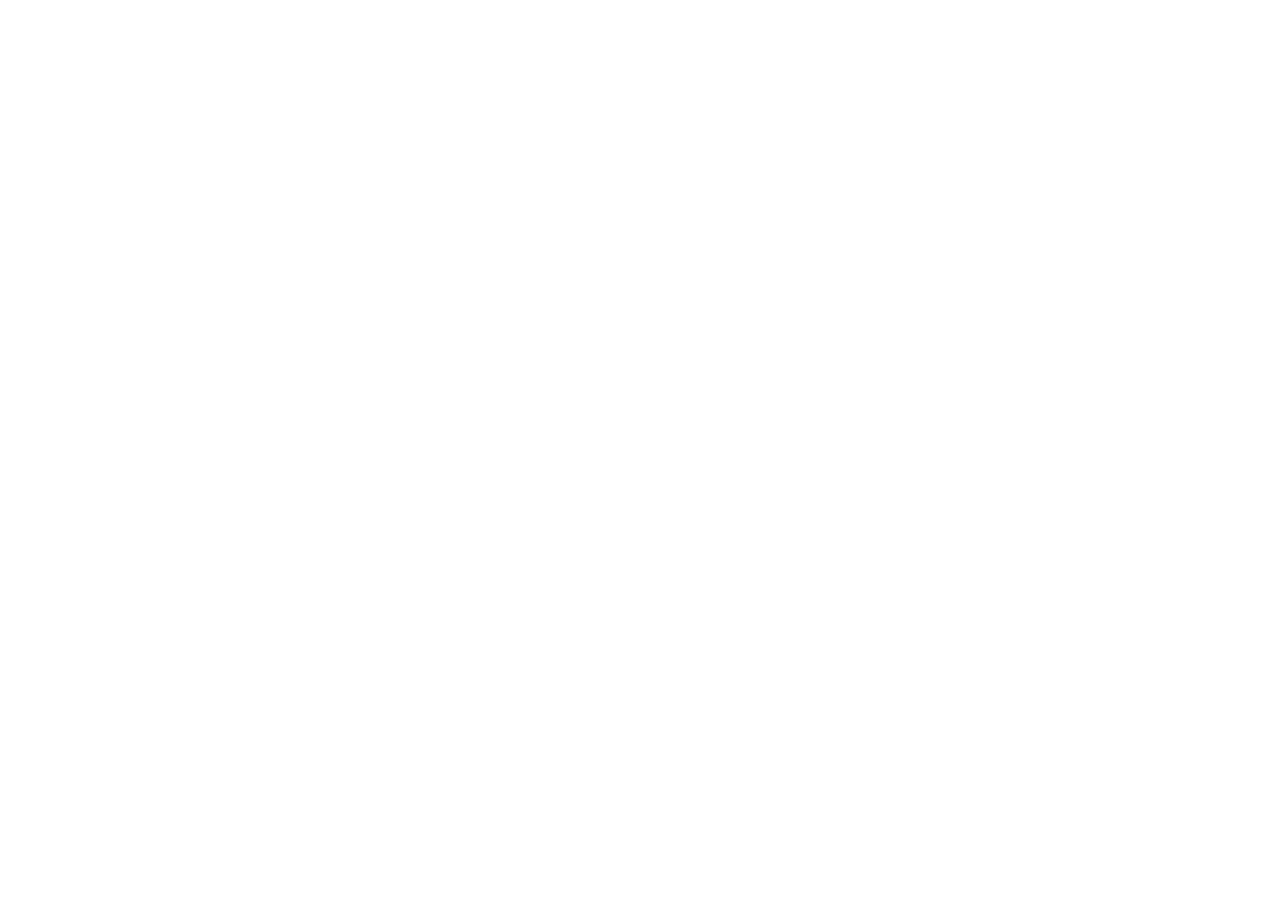
==== index.html @ 452b7cd0 "Release 1 finished, all game logic built" ====
<!DOCTYPE html>
<html lang="en">
<head>
  <!--
    normalize.css removes cross-browser differences in defaults, e.g.,
    differences in how form elements appear between Firefox and IE
    See: http://necolas.github.com/normalize.css/
  -->
  <link rel="stylesheet" href="/css/normalize.css">
  <!--
    application.css is where you put your styles
  -->
  <link rel="stylesheet" href="/css/application.css">

  <script src="//ajax.googleapis.com/ajax/libs/jquery/1.9.1/jquery.min.js"></script>
  <script src="js/mousetrap.js"></script>
  <script src="js/underscore.js"></script>
  <script src="js/utilities.js"></script>
  <script src="js/game.js"></script>
  <script src="js/application.js"></script>

  <title>256!</title>
</head>
<body>

</body>
</html>
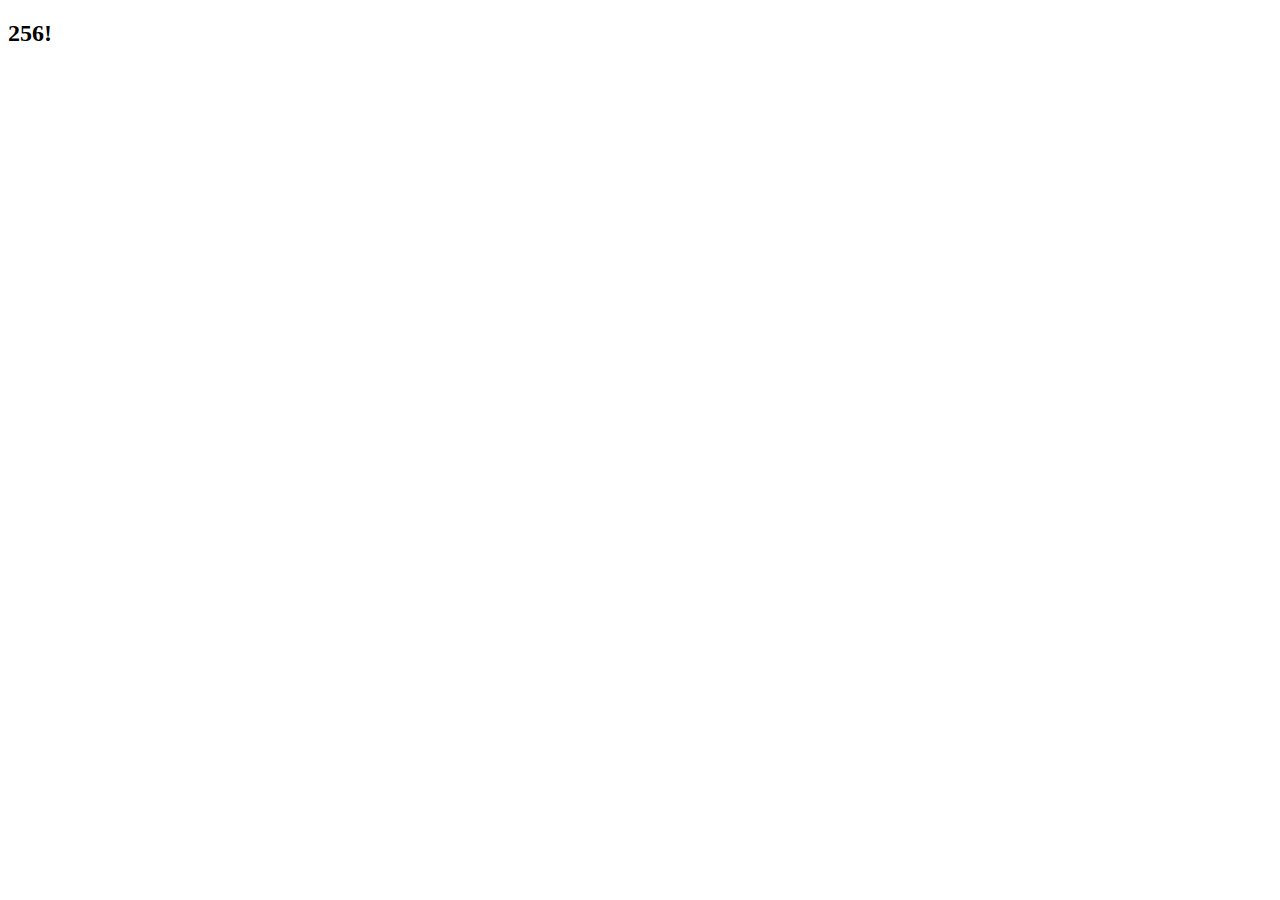
==== commit 4627be25: "Added controller and view" ====
--- a/index.html
+++ b/index.html
@@ -6,13 +6,11 @@
     differences in how form elements appear between Firefox and IE
     See: http://necolas.github.com/normalize.css/
   -->
-  <link rel="stylesheet" href="/css/normalize.css">
   <!--
     application.css is where you put your styles
   -->
-  <link rel="stylesheet" href="/css/application.css">
 
-  <script src="//ajax.googleapis.com/ajax/libs/jquery/1.9.1/jquery.min.js"></script>
+  <script src="http://ajax.googleapis.com/ajax/libs/jquery/1.9.1/jquery.min.js"></script>
   <script src="js/mousetrap.js"></script>
   <script src="js/underscore.js"></script>
   <script src="js/utilities.js"></script>
@@ -22,6 +20,7 @@
   <title>256!</title>
 </head>
 <body>
-
+  <h2>256!</h2>
+  <div id="container"></div>
 </body>
 </html>
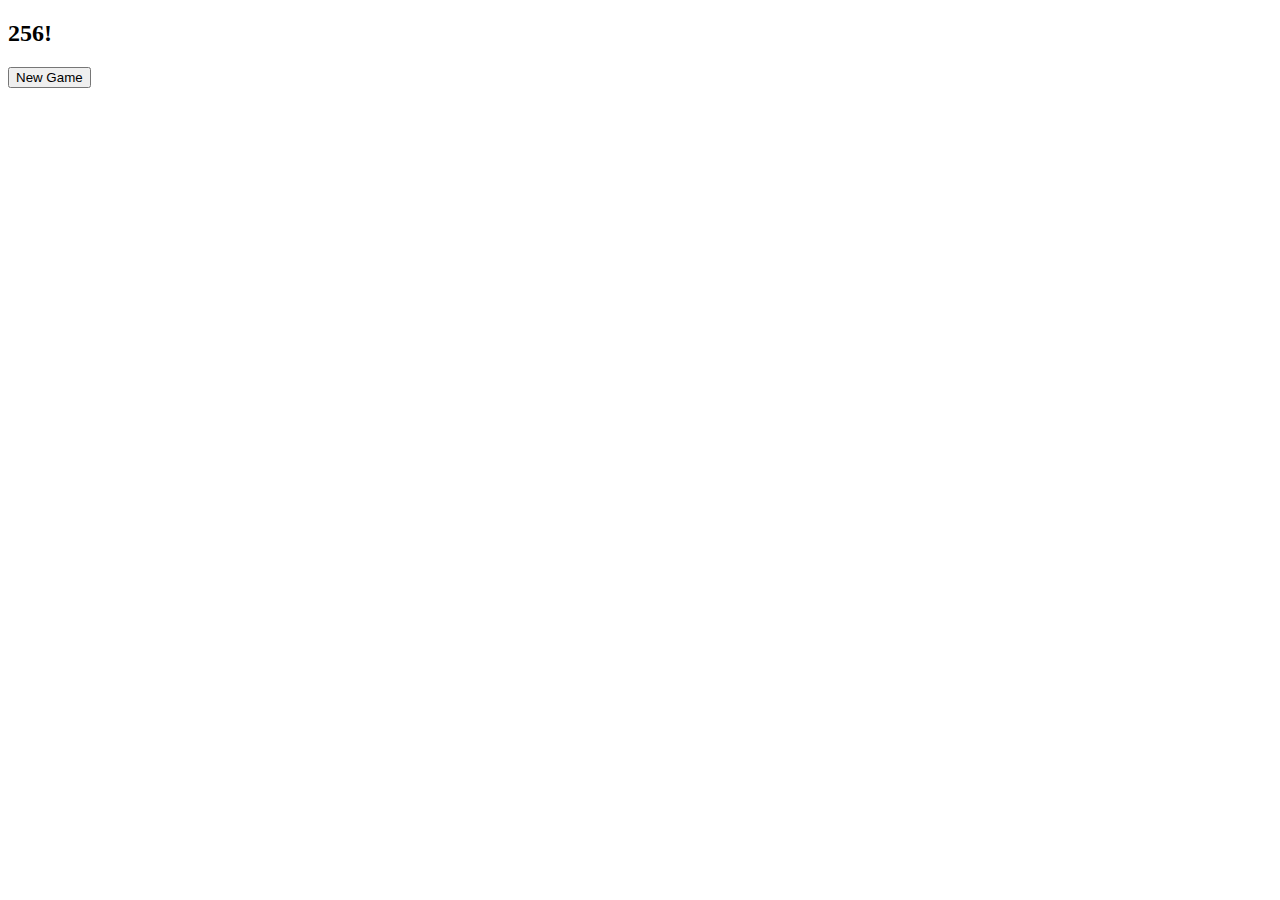
==== commit 9e715456: "Finished all releases" ====
--- a/index.html
+++ b/index.html
@@ -12,15 +12,20 @@
 
   <script src="http://ajax.googleapis.com/ajax/libs/jquery/1.9.1/jquery.min.js"></script>
   <script src="js/mousetrap.js"></script>
+  <script src="js/hammer.min.js"></script>
   <script src="js/underscore.js"></script>
   <script src="js/utilities.js"></script>
   <script src="js/game.js"></script>
+  <script src="js/gameView.js"></script>
+  <script src="js/twoFiftySix.js"></script>
   <script src="js/application.js"></script>
 
   <title>256!</title>
 </head>
 <body>
   <h2>256!</h2>
+  <p id="score"></p>
+  <button id="reset">New Game</button>
   <div id="container"></div>
 </body>
 </html>
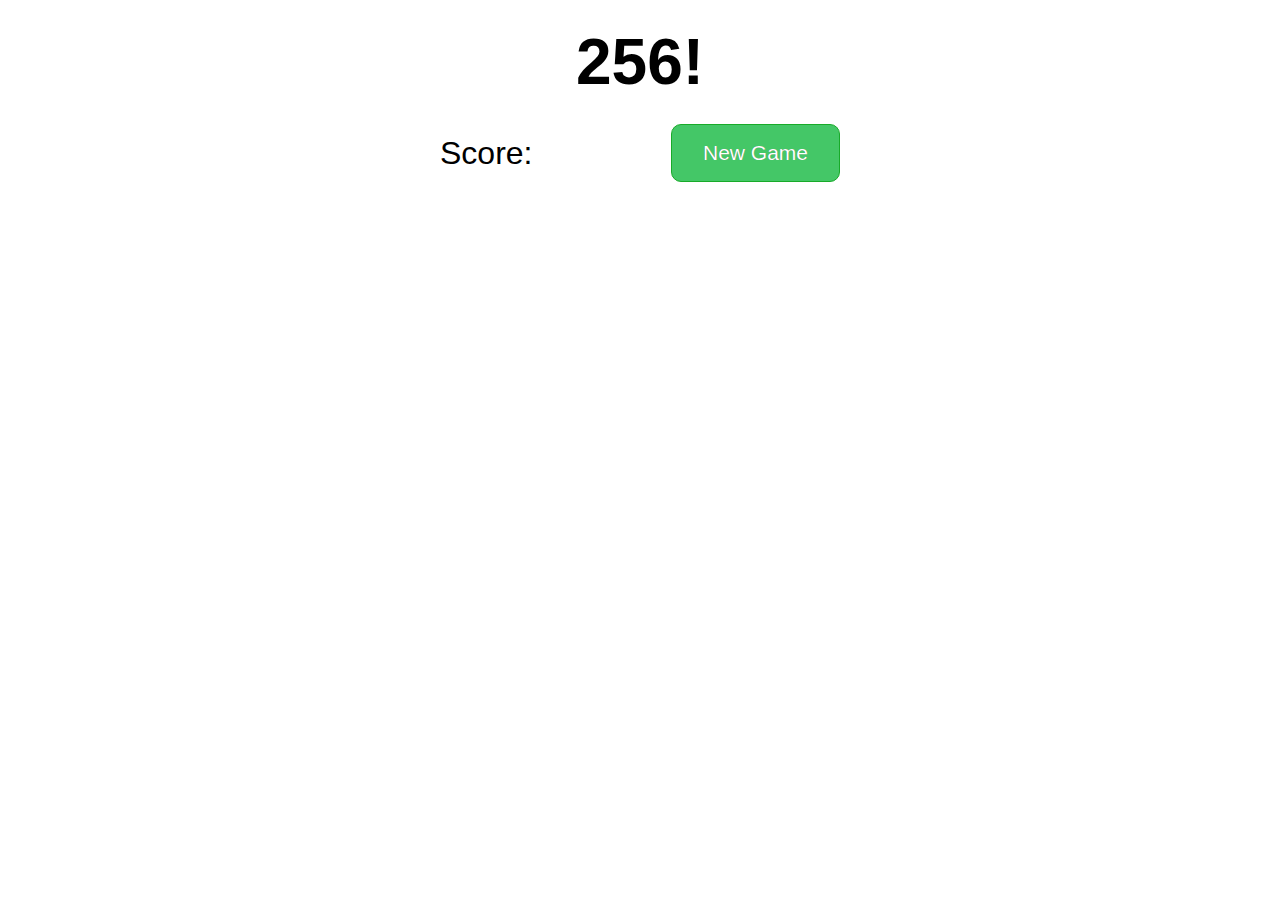
==== commit ae2c2337: "Added styling" ====
--- a/index.html
+++ b/index.html
@@ -1,14 +1,8 @@
 <!DOCTYPE html>
 <html lang="en">
 <head>
-  <!--
-    normalize.css removes cross-browser differences in defaults, e.g.,
-    differences in how form elements appear between Firefox and IE
-    See: http://necolas.github.com/normalize.css/
-  -->
-  <!--
-    application.css is where you put your styles
-  -->
+  <link rel="stylesheet" type="text/css" href="css/normalize.css">
+  <link rel="stylesheet" type="text/css" href="css/application.css">
 
   <script src="http://ajax.googleapis.com/ajax/libs/jquery/1.9.1/jquery.min.js"></script>
   <script src="js/mousetrap.js"></script>
@@ -24,8 +18,10 @@
 </head>
 <body>
   <h2>256!</h2>
-  <p id="score"></p>
-  <button id="reset">New Game</button>
+  <div id="header">
+    <p>Score: <span id="score"></span></p>
+    <button id="reset">New Game</button>
+  </div>
   <div id="container"></div>
 </body>
 </html>
--- a/css/application.css
+++ b/css/application.css
@@ -0,0 +1,77 @@
+body {
+  text-align: center;
+}
+#container {
+  padding-top: 30px;
+  display: flex;
+  justify-content: center;
+}
+
+h2 {
+  font-size: 4em;
+  margin: 25px 0;
+}
+
+p {
+  font-size: 2em;
+  margin:0;
+}
+
+#header {
+  width: 400px;
+  margin: 0 auto;
+  display:flex;
+  justify-content: space-between;
+  align-items: center;
+}
+
+table {
+  border: 1px solid black;
+  border-radius: 10px;
+  border-collapse: separate;
+  border-spacing: 5px;
+  background: #ccc;
+  border-radius: 10px;
+    -moz-border-radius: 10px;
+}
+
+table, td {
+    border: 5px solid #ccc;
+    padding: 7.5px;
+}
+
+td {
+  background: #aaa;
+  font-size: 3em;
+  color: #333;
+  text-align: center;
+  width: 110px;
+  height: 110px;
+  border-radius: 3px;
+  -moz-border-radius: 3px;
+  font-weight: bold;
+}
+
+button {
+  background-color:#44c767;
+  -moz-border-radius:10px;
+  -webkit-border-radius:10px;
+  border-radius:10px;
+  border:1px solid #18ab29;
+  display:inline-block;
+  cursor:pointer;
+  color:#ffffff;
+  font-family:Arial;
+  font-size:21px;
+  padding:16px 31px;
+  text-decoration:none;
+  text-shadow:0px 0px 0px #2f6627;
+}
+button:hover {
+  background-color:#5cbf2a;
+}
+button:active {
+  position:relative;
+  top:1px;
+}
+
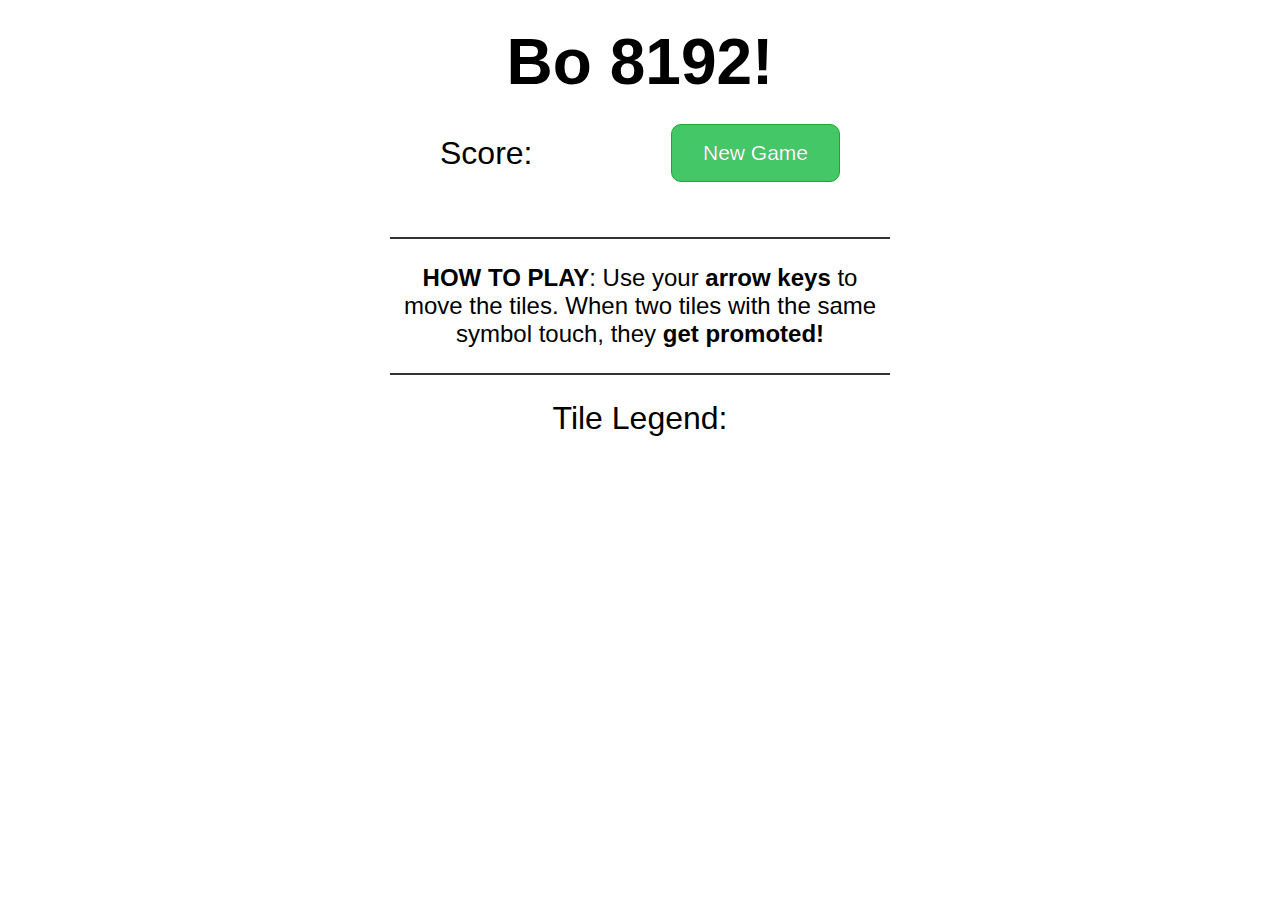
==== commit 8ce6ea7e: "specialized dflies version" ====
--- a/index.html
+++ b/index.html
@@ -14,14 +14,20 @@
   <script src="js/twoFiftySix.js"></script>
   <script src="js/application.js"></script>
 
-  <title>256!</title>
+  <title>Bo 8192!</title>
 </head>
 <body>
-  <h2>256!</h2>
+  <h2>Bo 8192!</h2>
   <div id="header">
     <p>Score: <span id="score"></span></p>
     <button id="reset">New Game</button>
   </div>
   <div id="container"></div>
+  <div id="directions">
+    <p><strong>HOW TO PLAY</strong>: Use your <strong>arrow keys</strong> to move the tiles. When two tiles with the same symbol touch, they <strong>get promoted!</strong></p>
+  </div>
+  <div id="legend">
+    <p>Tile Legend:</p>
+  </div>
 </body>
 </html>
--- a/css/application.css
+++ b/css/application.css
@@ -26,30 +26,21 @@
 }
 
 table {
-  border: 1px solid black;
   border-radius: 10px;
   border-collapse: separate;
-  border-spacing: 5px;
+  border-spacing: 10px;
   background: #ccc;
-  border-radius: 10px;
-    -moz-border-radius: 10px;
-}
-
-table, td {
-    border: 5px solid #ccc;
-    padding: 7.5px;
 }
 
 td {
   background: #aaa;
-  font-size: 3em;
   color: #333;
   text-align: center;
   width: 110px;
   height: 110px;
-  border-radius: 3px;
-  -moz-border-radius: 3px;
+  border-radius: 5px;
   font-weight: bold;
+  padding: 7px 7px 3px 7px;
 }
 
 button {
@@ -75,3 +66,50 @@
   top:1px;
 }
 
+img {
+  width: 110px;
+  height: 110px;
+  border-radius: 5px;
+}
+
+#directions {
+  border-top: 2px solid #333;
+  border-bottom: 2px solid #333;
+  padding: 25px 0;
+  font-size: .75em;
+  margin: 25px auto;
+  width: 500px;
+}
+
+#legend {
+  width: 200px;
+  margin: 0 auto;
+}
+
+#legend > p {
+  margin-bottom: 40px;
+}
+
+.legendRow {
+  margin: 15px 0;
+  display: flex;
+  justify-content: flex-start;
+  align-items: center;
+}
+
+.legendItem {
+  padding: 5px 5px 1px 5px;
+  border-radius: 5px;
+  background-color: #ccc;
+}
+
+.legendItem > img {
+  width: 50px;
+  height: 50px;
+}
+
+.legendRow p {
+  margin-left: 25px;
+  font-size: 1.5em;
+}
+
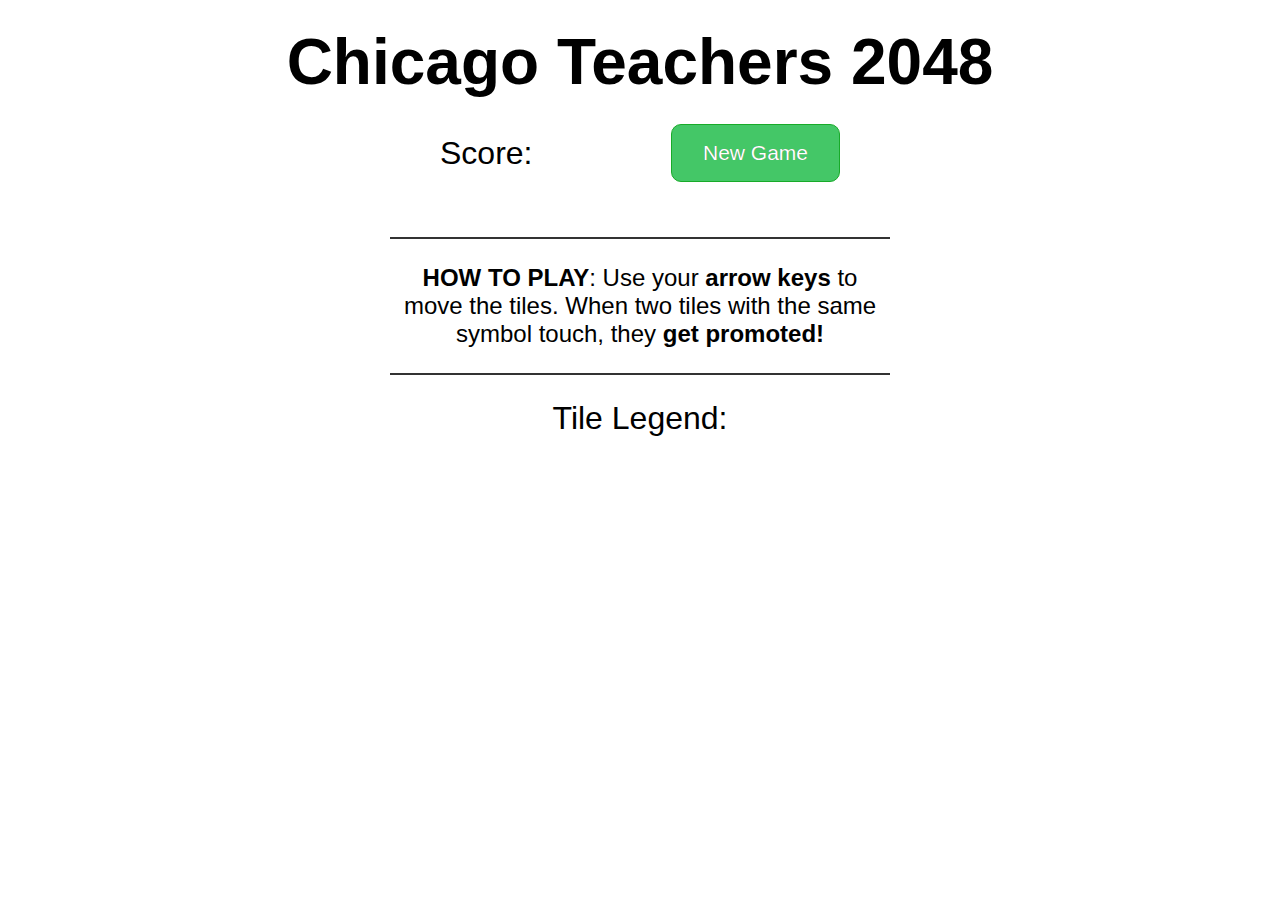
==== commit 449482e0: "switched images to staff version" ====
--- a/index.html
+++ b/index.html
@@ -14,10 +14,10 @@
   <script src="js/twoFiftySix.js"></script>
   <script src="js/application.js"></script>
 
-  <title>Bo 8192!</title>
+  <title>Chicago Teachers 2048</title>
 </head>
 <body>
-  <h2>Bo 8192!</h2>
+  <h2>Chicago Teachers 2048</h2>
   <div id="header">
     <p>Score: <span id="score"></span></p>
     <button id="reset">New Game</button>
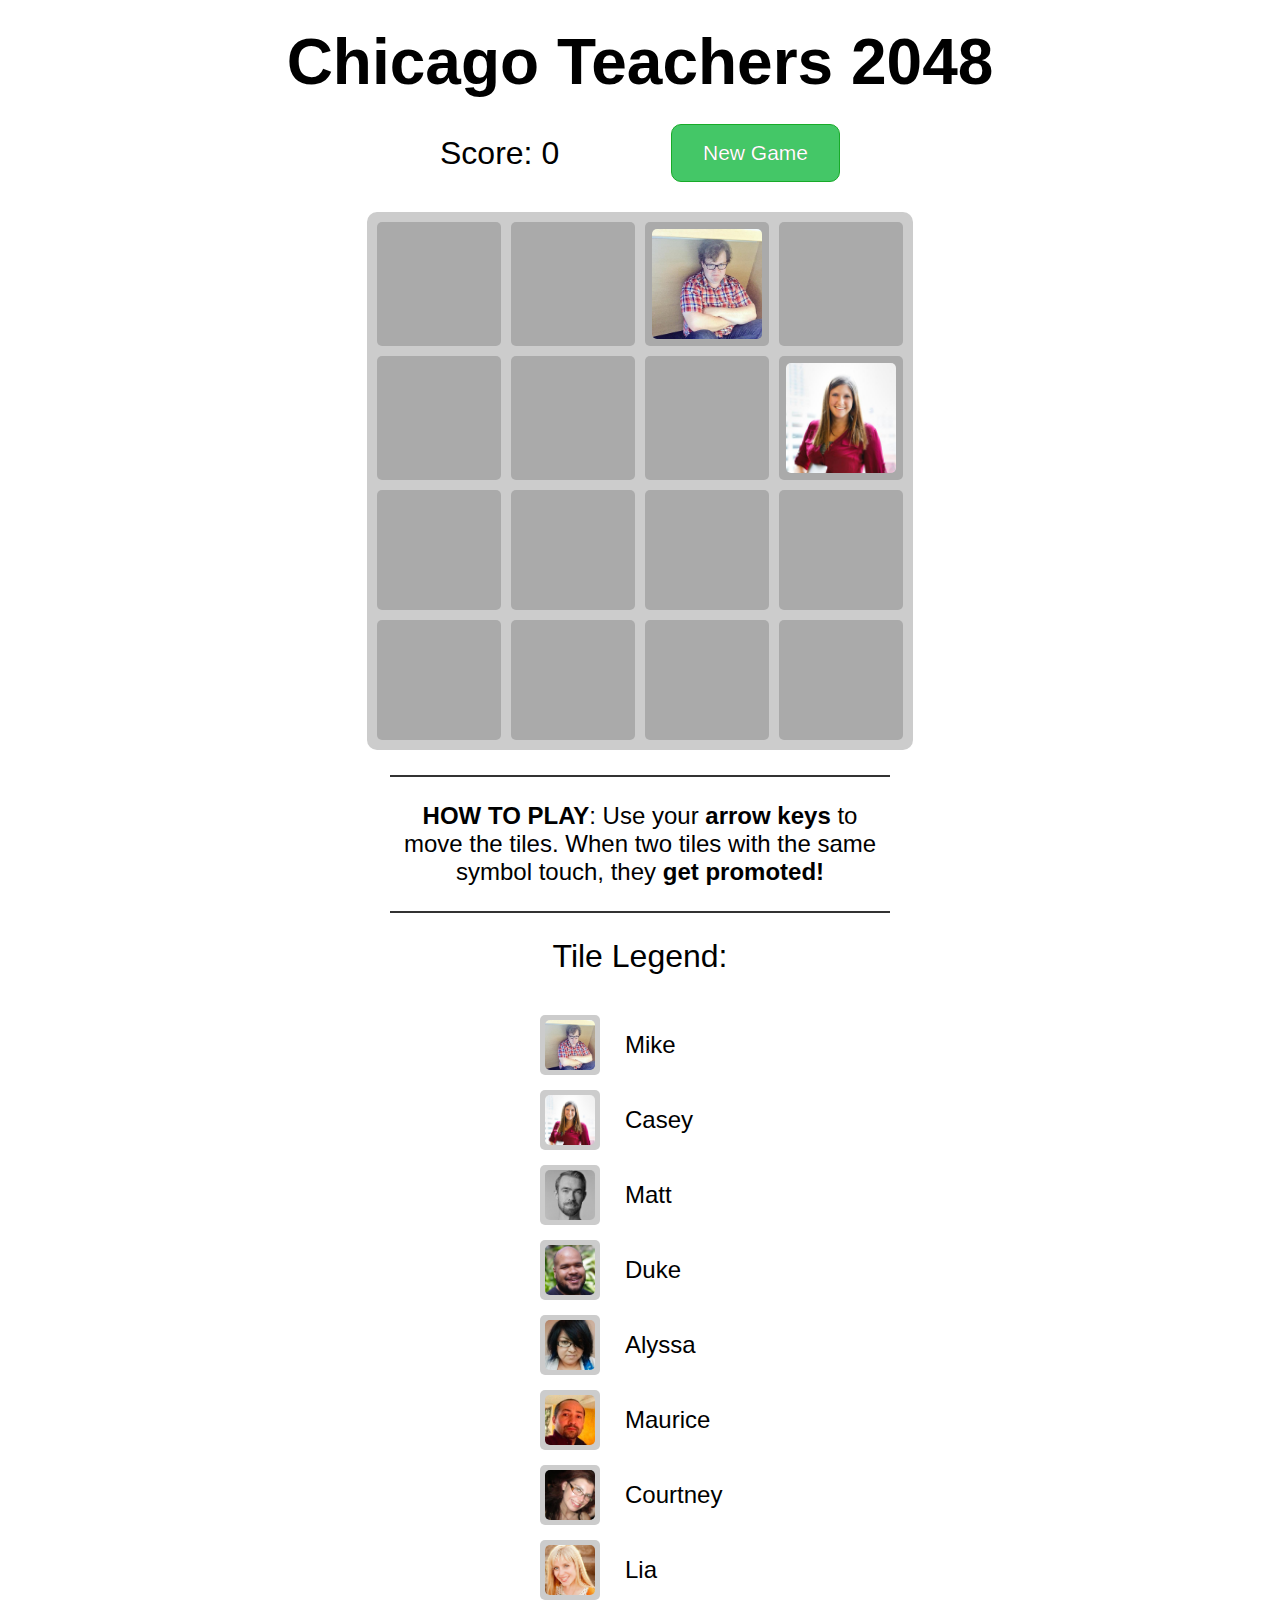
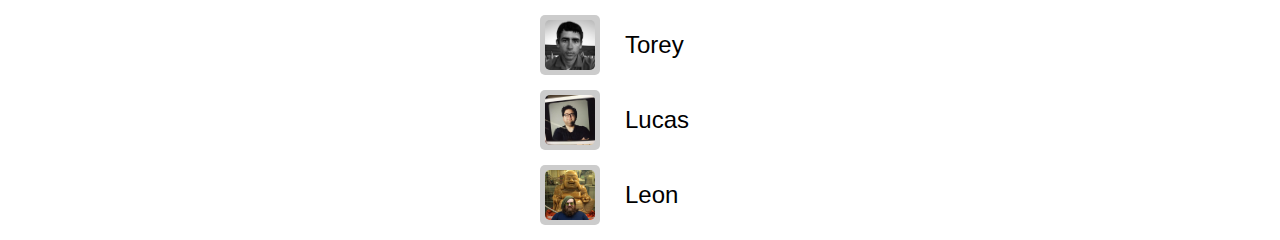
==== commit 3517668e: "moves code to personal repo" ====
--- a/index.html
+++ b/index.html
@@ -1,8 +1,10 @@
 <!DOCTYPE html>
 <html lang="en">
 <head>
+  <meta name="viewport" content="width=device-width, initial-scale=1, maximum-scale=1, user-scalable=no">
   <link rel="stylesheet" type="text/css" href="css/normalize.css">
   <link rel="stylesheet" type="text/css" href="css/application.css">
+
 
   <script src="http://ajax.googleapis.com/ajax/libs/jquery/1.9.1/jquery.min.js"></script>
   <script src="js/mousetrap.js"></script>
--- a/css/application.css
+++ b/css/application.css
@@ -6,32 +6,27 @@
   display: flex;
   justify-content: center;
 }
-
 h2 {
   font-size: 4em;
   margin: 25px 0;
 }
-
 p {
   font-size: 2em;
-  margin:0;
+  margin: 0;
 }
-
 #header {
   width: 400px;
   margin: 0 auto;
-  display:flex;
+  display: flex;
   justify-content: space-between;
   align-items: center;
 }
-
 table {
   border-radius: 10px;
   border-collapse: separate;
   border-spacing: 10px;
   background: #ccc;
 }
-
 td {
   background: #aaa;
   color: #333;
@@ -42,36 +37,33 @@
   font-weight: bold;
   padding: 7px 7px 3px 7px;
 }
-
 button {
-  background-color:#44c767;
-  -moz-border-radius:10px;
-  -webkit-border-radius:10px;
-  border-radius:10px;
-  border:1px solid #18ab29;
-  display:inline-block;
-  cursor:pointer;
-  color:#ffffff;
-  font-family:Arial;
-  font-size:21px;
-  padding:16px 31px;
-  text-decoration:none;
-  text-shadow:0px 0px 0px #2f6627;
+  background-color: #44c767;
+  -moz-border-radius: 10px;
+  -webkit-border-radius: 10px;
+  border-radius: 10px;
+  border: 1px solid #18ab29;
+  display: inline-block;
+  cursor: pointer;
+  color: #ffffff;
+  font-family: Arial;
+  font-size: 21px;
+  padding: 16px 31px;
+  text-decoration: none;
+  text-shadow: 0px 0px 0px #2f6627;
 }
 button:hover {
-  background-color:#5cbf2a;
+  background-color: #5cbf2a;
 }
 button:active {
-  position:relative;
-  top:1px;
+  position: relative;
+  top: 1px;
 }
-
 img {
   width: 110px;
   height: 110px;
   border-radius: 5px;
 }
-
 #directions {
   border-top: 2px solid #333;
   border-bottom: 2px solid #333;
@@ -80,36 +72,70 @@
   margin: 25px auto;
   width: 500px;
 }
-
 #legend {
   width: 200px;
   margin: 0 auto;
 }
-
 #legend > p {
   margin-bottom: 40px;
 }
-
 .legendRow {
   margin: 15px 0;
   display: flex;
   justify-content: flex-start;
   align-items: center;
 }
-
 .legendItem {
   padding: 5px 5px 1px 5px;
   border-radius: 5px;
   background-color: #ccc;
 }
-
 .legendItem > img {
   width: 50px;
   height: 50px;
 }
-
 .legendRow p {
   margin-left: 25px;
   font-size: 1.5em;
 }
+@media screen and (max-width:520px) {
 
+  h2 {
+    font-size: 3em;
+  }
+  #header {
+    width: 300px;
+    flex-direction: column;
+  }
+
+  #header p {
+    font-size: 2em;
+    margin-bottom: 10px;
+  }
+
+  button {
+    font-size: 1.25em;
+    padding: 8px 16px;
+    border-radius: 5px;
+  }
+
+  table {
+    border-spacing: 5px;
+    border-radius: 5px;
+  }
+
+  td {
+    padding: 4px 4px 0px 4px;
+    border-radius: 2px;
+  }
+
+  img, td {
+    width: 60px;
+    height: 60px;
+  }
+
+  #directions {
+    width: 300px;
+  }
+
+}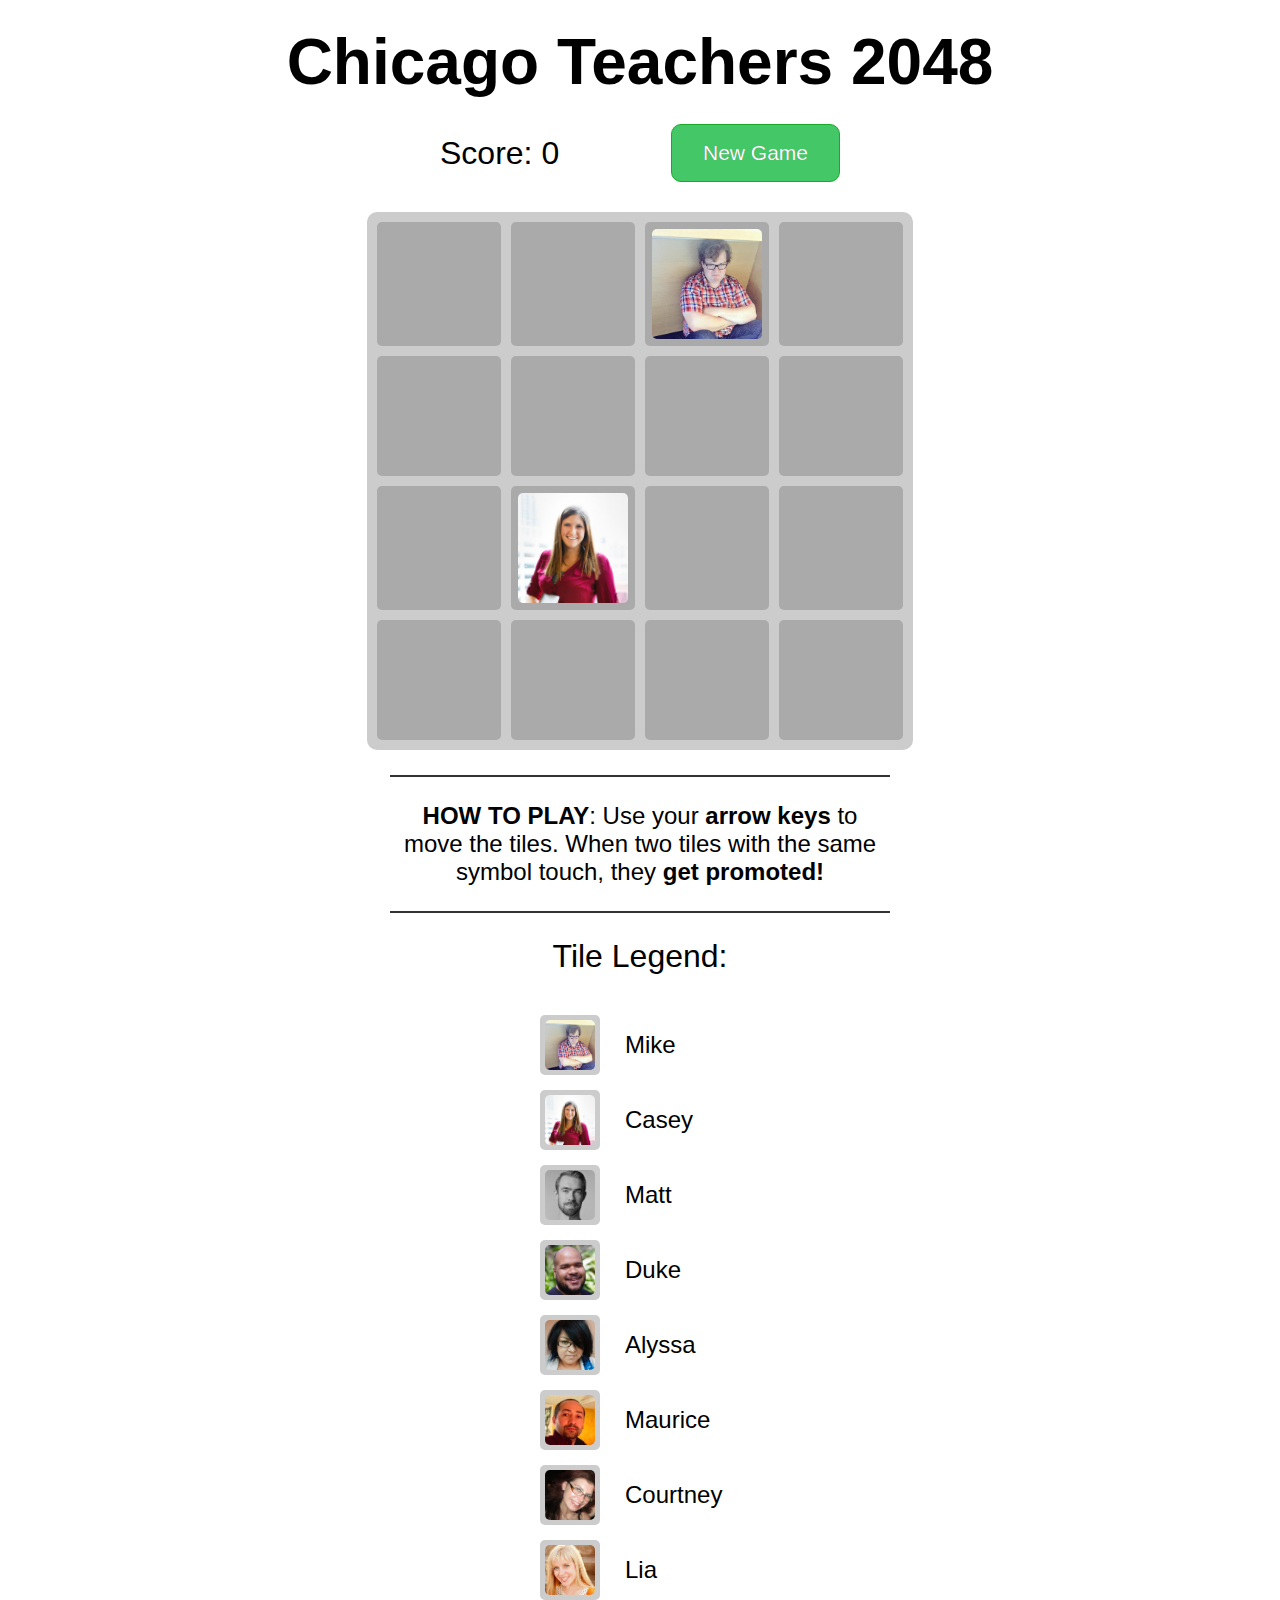
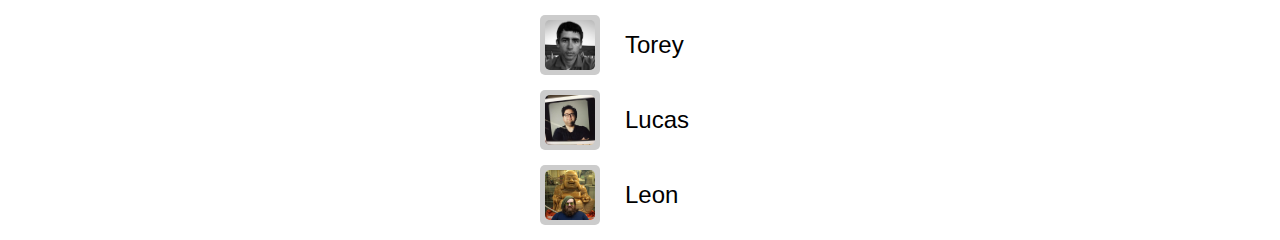
==== commit 17a5af2a: "fixed merge resulting from repo move" ====
--- a/index.html
+++ b/index.html
@@ -4,7 +4,6 @@
   <meta name="viewport" content="width=device-width, initial-scale=1, maximum-scale=1, user-scalable=no">
   <link rel="stylesheet" type="text/css" href="css/normalize.css">
   <link rel="stylesheet" type="text/css" href="css/application.css">
-
 
   <script src="http://ajax.googleapis.com/ajax/libs/jquery/1.9.1/jquery.min.js"></script>
   <script src="js/mousetrap.js"></script>
